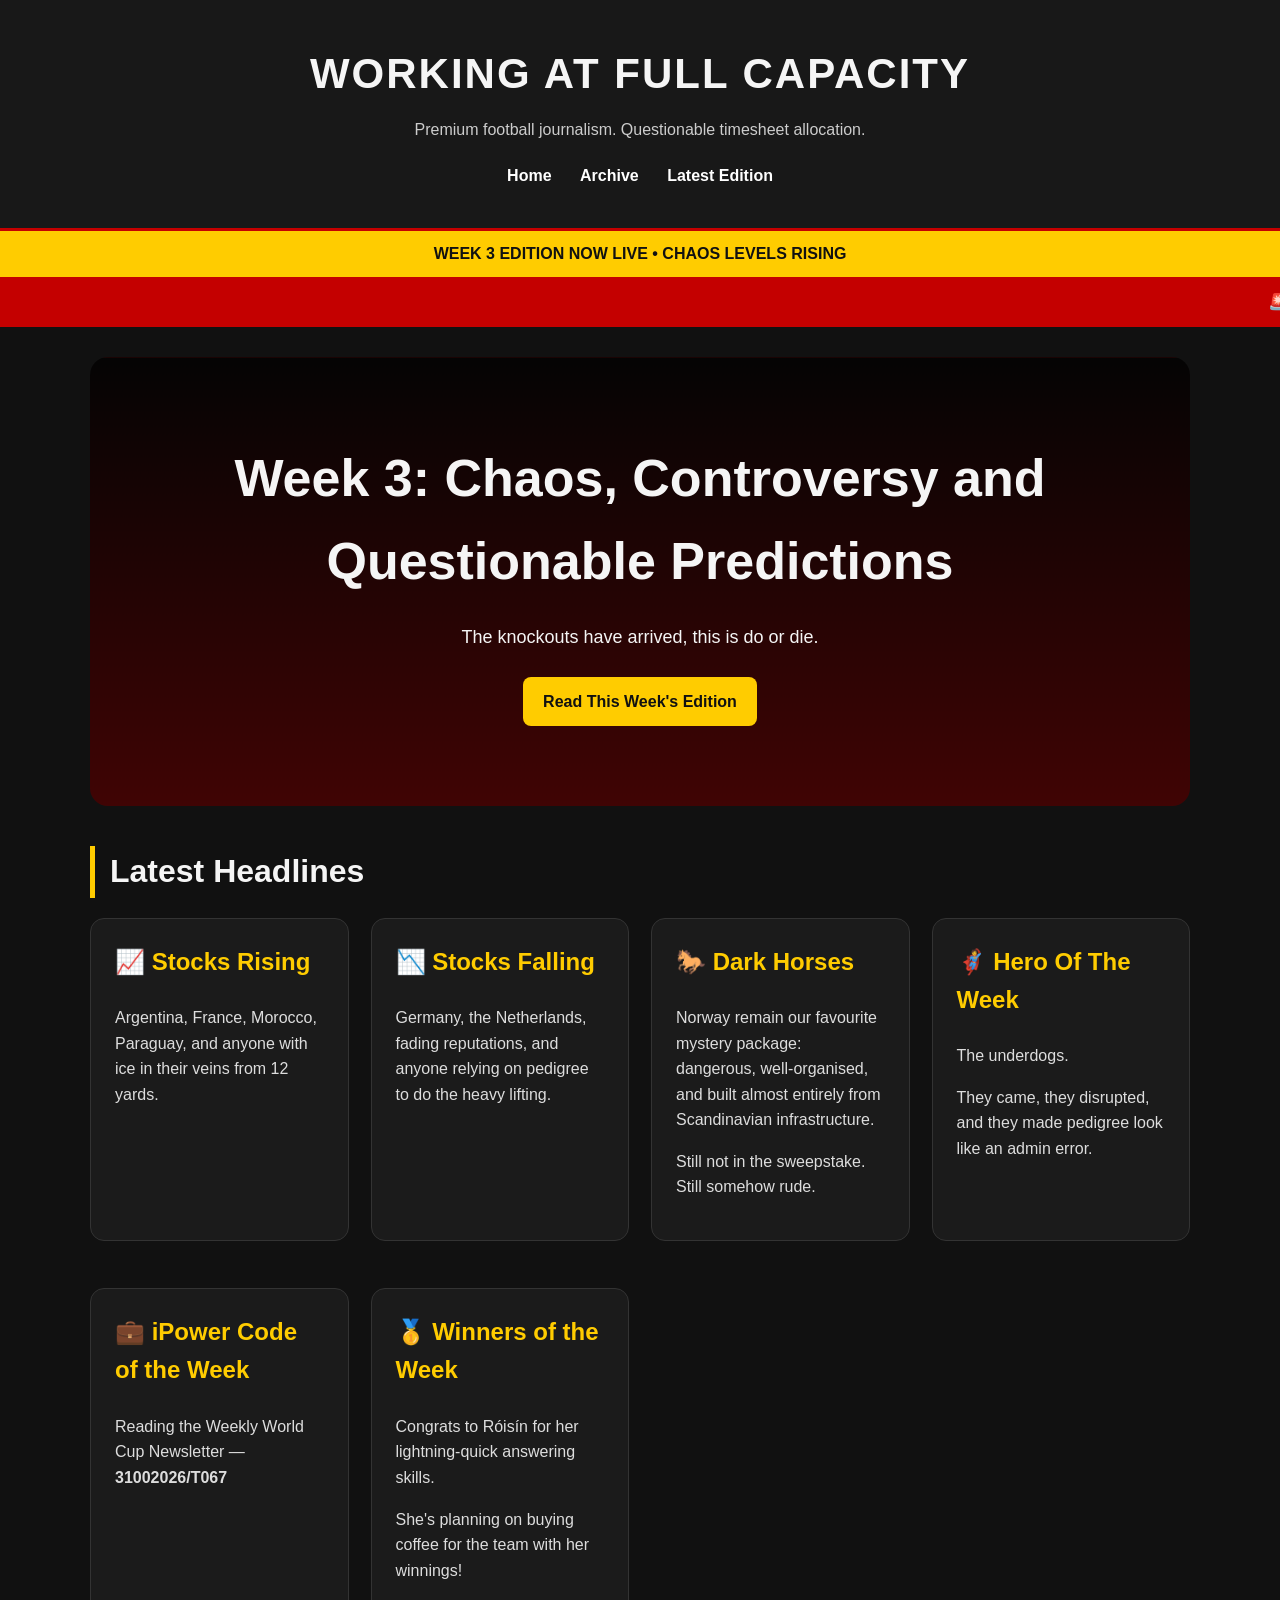
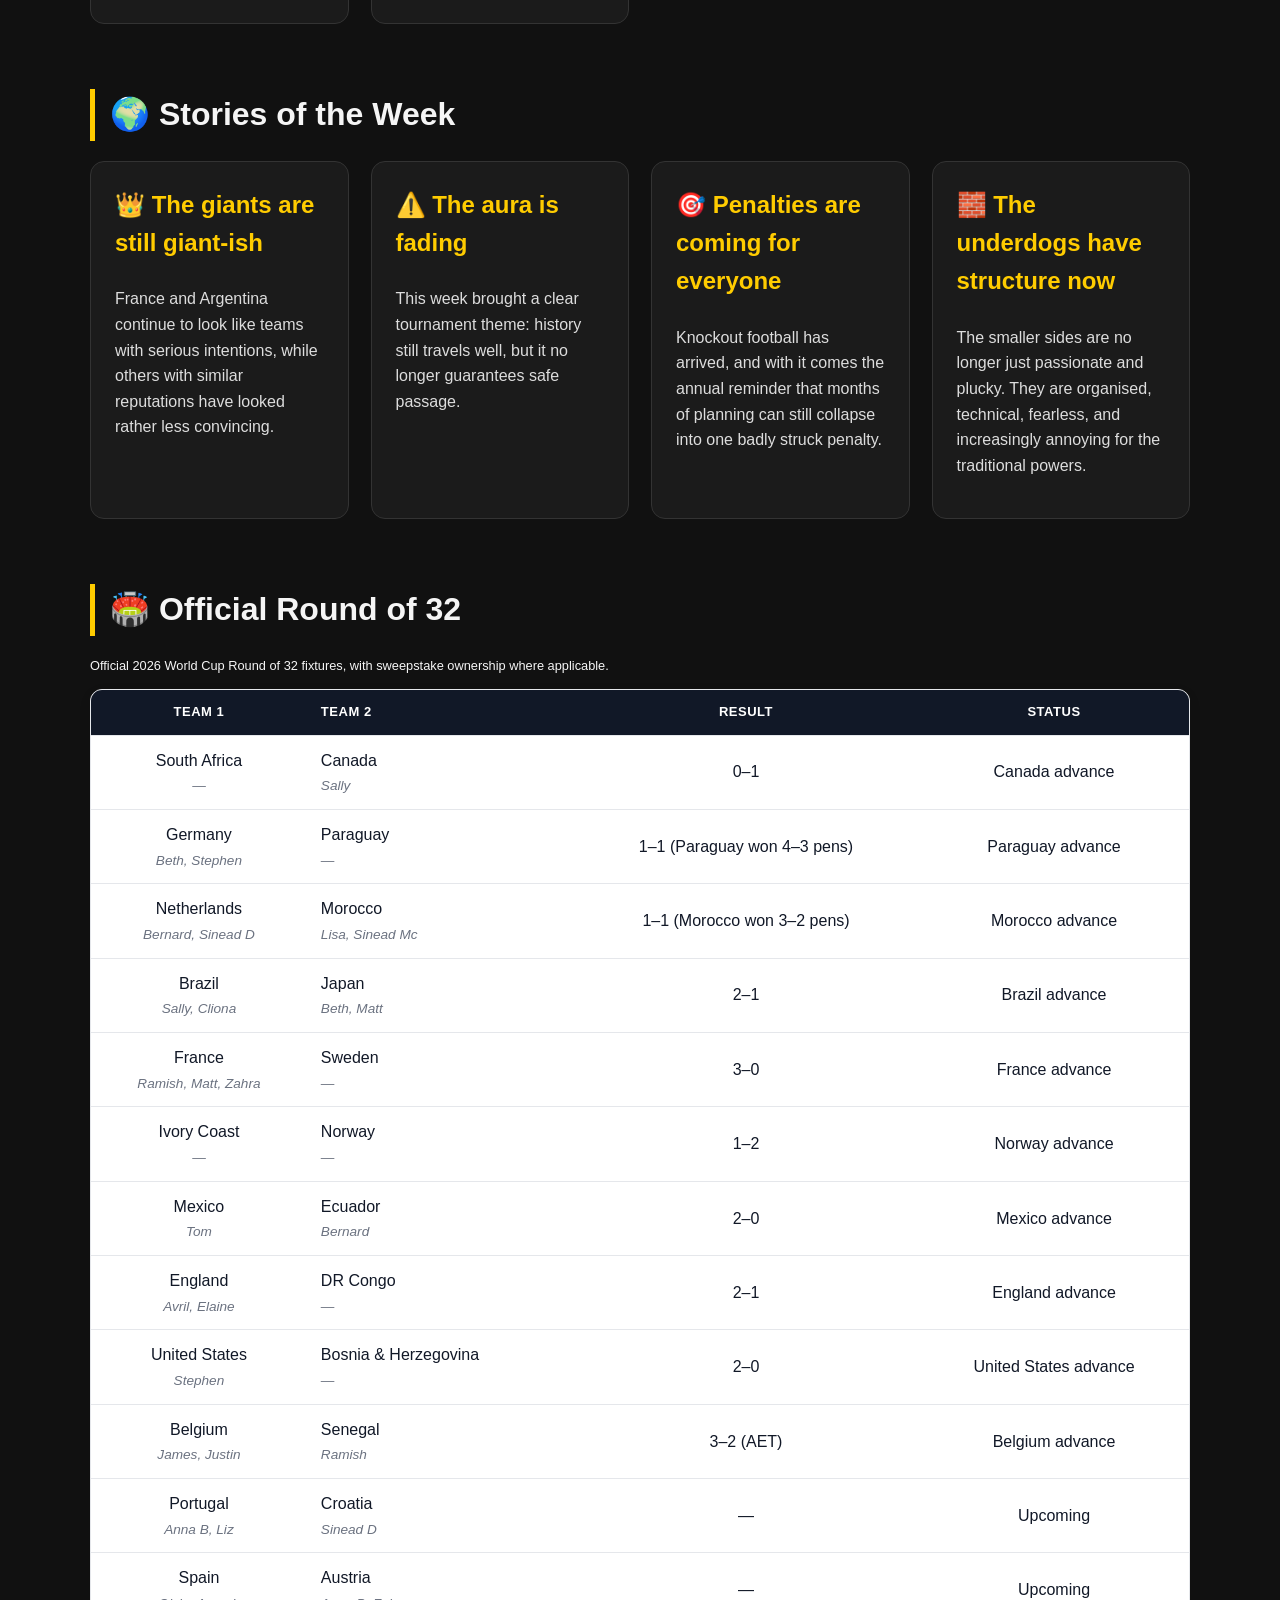
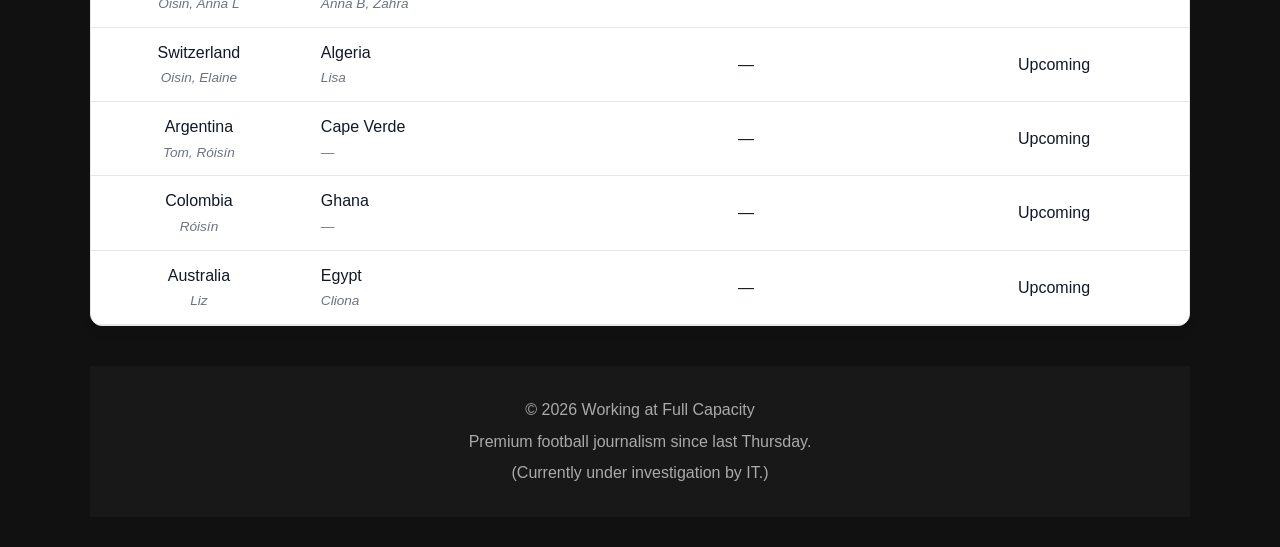
==== index.html @ d37b0ecd "Update index.html" ====
<!DOCTYPE html>
<html lang="en">
<head>
  <meta charset="UTF-8" />
  <meta name="viewport" content="width=device-width, initial-scale=1.0" />
  <title>Working at Full Capacity</title>
  <link rel="stylesheet" href="style.css" />
</head>

  

<body>

  <header class="site-header">
    <h1>Working at Full Capacity</h1>
    <p>Premium football journalism. Questionable timesheet allocation.</p>

    <nav>
      <a href="index.html">Home</a>
      <a href="blog.html">Archive</a>
      <a href="posts/week2.html">Latest Edition</a>
    </nav>
  </header>



<div class="edition-banner">
  WEEK 3 EDITION NOW LIVE • CHAOS LEVELS RISING
</div>

<div class="ticker">
  <span>
    🚨 BREAKING: Giants wobbling • Underdogs thriving • England preparing penalties already • VAR review still somehow ongoing • Productivity levels under serious review
  </span>
</div>

<main class="container">

  <section class="hero">
    <h2>Week 3: Chaos, Controversy and Questionable Predictions</h2>
    <p>
      The knockouts have arrived, this is do or die. 
    </p>

    <a class="button" href="posts/week3.html">Read This Week's Edition</a>
  </section>

  <h2 class="section-title">Latest Headlines</h2>

  <section class="cards">

   <div class="card">
      <h3>📈 Stocks Rising</h3>
      <p>Argentina, France, Morocco, Paraguay, and anyone with ice in their veins from 12 yards.</p>
    </div>

    <div class="card">
      <h3>📉 Stocks Falling</h3>
      <p>Germany, the Netherlands, fading reputations, and anyone relying on pedigree to do the heavy lifting.</p>
    </div>

    <div class="card">
      <h3>🐎 Dark Horses</h3>
      <p>
        Norway remain our favourite mystery package: dangerous, well-organised,
        and built almost entirely from Scandinavian infrastructure.
      </p>
      <p>
        Still not in the sweepstake. Still somehow rude.
      </p>
    </div>

    <div class="card">
      <h3>🦸 Hero Of The Week</h3>
      <p>The underdogs.</p>
      <p>
        They came, they disrupted, and they made pedigree look like an admin error.
      </p>
    </div>

    <div class="card">
      <h3>💼 iPower Code of the Week</h3>
      <p>
        Reading the Weekly World Cup Newsletter —
        <strong>31002026/T067</strong>
      </p>
    </div>

    <div class="card">
      <h3>🥇 Winners of the Week</h3>
      <p>
        Congrats to Róisín for her lightning-quick answering skills.
      </p>
      <p>
        She's planning on buying coffee for the team with her winnings!
      </p>
    </div>

  </section>

  <h2 class="section-title">🌍 Stories of the Week</h2>

  <section class="cards">
    <div class="card">
      <h3>👑 The giants are still giant-ish</h3>
      <p>
        France and Argentina continue to look like teams with serious intentions,
        while others with similar reputations have looked rather less convincing.
      </p>
    </div>

    <div class="card">
      <h3>⚠️ The aura is fading</h3>
      <p>
        This week brought a clear tournament theme: history still travels well,
        but it no longer guarantees safe passage.
      </p>
    </div>

    <div class="card">
      <h3>🎯 Penalties are coming for everyone</h3>
      <p>
        Knockout football has arrived, and with it comes the annual reminder that
        months of planning can still collapse into one badly struck penalty.
      </p>
    </div>
    
    <div class="card">
      <h3>🧱 The underdogs have structure now</h3>
      <p>
        The smaller sides are no longer just passionate and plucky.
        They are organised, technical, fearless, and increasingly annoying for the traditional powers.
      </p>
    </div>
  </section>

<h2 class="section-title">🏟️ Official Round of 32</h2>

<p class="small-text">
  Official 2026 World Cup Round of 32 fixtures, with sweepstake ownership where applicable.
</p>

<div class="table-container">
  <table class="sweepstake-table">
    <thead>
      <tr>
        <th>Team 1</th>
        <th>Team 2</th>
        <th>Result</th>
        <th>Status</th>
      </tr>
    </thead>
    <tbody>
      <tr>
        <td>
          South Africa
          <div class="owner-name">—</div>
        </td>
        <td>
          Canada
          <div class="owner-name">Sally</div>
        </td>
        <td>0–1</td>
        <td>Canada advance</td>
      </tr>
      <tr>
        <td>
          Germany
          <div class="owner-name">Beth, Stephen</div>
        </td>
        <td>
          Paraguay
          <div class="owner-name">—</div>
        </td>
        <td>1–1 (Paraguay won 4–3 pens)</td>
        <td>Paraguay advance</td>
      </tr>
      <tr>
        <td>
          Netherlands
          <div class="owner-name">Bernard, Sinead D</div>
        </td>
        <td>
          Morocco
          <div class="owner-name">Lisa, Sinead Mc</div>
        </td>
        <td>1–1 (Morocco won 3–2 pens)</td>
        <td>Morocco advance</td>
      </tr>
      <tr>
        <td>
          Brazil
          <div class="owner-name">Sally, Cliona</div>
        </td>
        <td>
          Japan
          <div class="owner-name">Beth, Matt</div>
        </td>
        <td>2–1</td>
        <td>Brazil advance</td>
      </tr>
      <tr>
        <td>
          France
          <div class="owner-name">Ramish, Matt, Zahra</div>
        </td>
        <td>
          Sweden
          <div class="owner-name">—</div>
        </td>
        <td>3–0</td>
        <td>France advance</td>
      </tr>
      <tr>
        <td>
          Ivory Coast
          <div class="owner-name">—</div>
        </td>
        <td>
          Norway
          <div class="owner-name">—</div>
        </td>
        <td>1–2</td>
        <td>Norway advance</td>
      </tr>
      <tr>
        <td>
          Mexico
          <div class="owner-name">Tom</div>
        </td>
        <td>
          Ecuador
          <div class="owner-name">Bernard</div>
        </td>
        <td>2–0</td>
        <td>Mexico advance</td>
      </tr>
      <tr>
        <td>
          England
          <div class="owner-name">Avril, Elaine</div>
        </td>
        <td>
          DR Congo
          <div class="owner-name">—</div>
        </td>
        <td>2–1</td>
        <td>England advance</td>
      </tr>
      <tr>
        <td>
          United States
          <div class="owner-name">Stephen</div>
        </td>
        <td>
          Bosnia &amp; Herzegovina
          <div class="owner-name">—</div>
        </td>
        <td>2–0</td>
        <td>United States advance</td>
      </tr>
      <tr>
        <td>
          Belgium
          <div class="owner-name">James, Justin</div>
        </td>
        <td>
          Senegal
          <div class="owner-name">Ramish</div>
        </td>
        <td>3–2 (AET)</td>
        <td>Belgium advance</td>
      </tr>
      <tr>
        <td>
          Portugal
          <div class="owner-name">Anna B, Liz</div>
        </td>
        <td>
          Croatia
          <div class="owner-name">Sinead D</div>
        </td>
        <td>—</td>
        <td>Upcoming</td>
      </tr>
      <tr>
        <td>
          Spain
          <div class="owner-name">Oisin, Anna L</div>
        </td>
        <td>
          Austria
          <div class="owner-name">Anna B, Zahra</div>
        </td>
        <td>—</td>
        <td>Upcoming</td>
      </tr>
      <tr>
        <td>
          Switzerland
          <div class="owner-name">Oisin, Elaine</div>
        </td>
        <td>
          Algeria
          <div class="owner-name">Lisa</div>
        </td>
        <td>—</td>
        <td>Upcoming</td>
      </tr>
      <tr>
        <td>
          Argentina
          <div class="owner-name">Tom, Róisín</div>
        </td>
        <td>
          Cape Verde
          <div class="owner-name">—</div>
        </td>
        <td>—</td>
        <td>Upcoming</td>
      </tr>
      <tr>
        <td>
          Colombia
          <div class="owner-name">Róisín</div>
        </td>
        <td>
          Ghana
          <div class="owner-name">—</div>
        </td>
        <td>—</td>
        <td>Upcoming</td>
      </tr>
      <tr>
        <td>
          Australia
          <div class="owner-name">Liz</div>
        </td>
        <td>
          Egypt
          <div class="owner-name">Cliona</div>
        </td>
        <td>—</td>
        <td>Upcoming</td>
      </tr>
    </tbody>
  </table>
</div>

  <footer>
    <p>© 2026 Working at Full Capacity</p>
    <p>Premium football journalism since last Thursday.</p>
    <p>(Currently under investigation by IT.)</p>
  </footer>

</body>
</html>
---- style.css ----
* {
  box-sizing: border-box;
}

img,
video {
  max-width: 100%;
}

body {
  margin: 0;
  font-family: Arial, Helvetica, sans-serif;
  background: #111111;
  color: #f5f5f5;
  line-height: 1.6;
}

.site-header {
  text-align: center;
  padding: 40px 20px;
  background: #181818;
  border-bottom: 3px solid #c40000;
}

.site-header h1 {
  margin: 0;
  font-size: 42px;
  text-transform: uppercase;
  letter-spacing: 2px;
}

.site-header p {
  color: #cccccc;
  margin-top: 10px;
}

nav {
  margin-top: 20px;
}

nav a {
  color: #ffffff;
  text-decoration: none;
  margin: 0 12px;
  font-weight: bold;
  transition: 0.3s;
}

nav a:hover {
  color: #ffcc00;
}

.edition-banner {
  background: #ffcc00;
  color: #111111;
  text-align: center;
  padding: 10px;
  font-weight: bold;
}

.ticker {
  background: #c40000;
  color: white;
  padding: 12px;
  font-weight: bold;
  overflow: hidden;
  white-space: nowrap;
}

.ticker span {
  display: inline-block;
  padding-left: 100%;
  animation: ticker 18s linear infinite;
}

@keyframes ticker {
  0% {
    transform: translateX(0);
  }

  100% {
    transform: translateX(-100%);
  }
}

.container {
  width: 90%;
  max-width: 1100px;
  margin: 30px auto;
}

.hero {
  background:
    linear-gradient(rgba(0,0,0,0.75), rgba(80,0,0,0.75)),
    url("images/stadium.jpg");

  background-size: cover;
  background-position: center;
  padding: 80px 40px;
  border-radius: 18px;
  margin-bottom: 40px;
  text-align: center;
}

.hero h2 {
  font-size: 52px;
  margin-top: 0;
  margin-bottom: 20px;
}

.hero p {
  max-width: 700px;
  margin: auto;
  font-size: 18px;
}

.button {
  display: inline-block;
  background: #ffcc00;
  color: #111111;
  padding: 12px 20px;
  border-radius: 8px;
  text-decoration: none;
  font-weight: bold;
  margin-top: 25px;
  transition: 0.3s;
}

.button:hover {
  background: #ffffff;
}

.section-title {
  font-size: 32px;
  margin-bottom: 20px;
  border-left: 5px solid #ffcc00;
  padding-left: 15px;
}

.cards {
  display: grid;
  grid-template-columns: repeat(auto-fit, minmax(250px, 1fr));
  gap: 22px;
  margin-bottom: 40px;
}

.card {
  background: #1b1b1b;
  padding: 24px;
  border-radius: 14px;
  border: 1px solid #333333;
  margin-bottom: 25px;
  overflow: hidden;
  transition: 0.3s;
}

.card:hover {
  transform: translateY(-6px);
  border-color: #ffcc00;
  box-shadow: 0 10px 25px rgba(255, 204, 0, 0.15);
}

.feature-card {
  grid-column: span 2;
}

.card h2,
.card h3 {
  margin-top: 0;
  color: #ffcc00;
}

.card h3 {
  font-size: 24px;
}

.card p,
.card li {
  font-size: 16px;
  color: #dddddd;
}

.feature-image {
  width: 100%;
  max-width: 450px;
  height: auto;
  display: block;
  margin: 20px auto;
  border-radius: 12px;
  transition: 0.3s;
}

.feature-image:hover {
  transform: scale(1.02);
}

.feature-video {
  width: 100%;
  max-width: 650px;
  height: auto;
  display: block;
  margin: 20px auto;
  border-radius: 12px;
}

.lingo-item {
  background: #1f2937;
  border-left: 4px solid #facc15;
  border-radius: 10px;
  padding: 16px 18px;
  margin-top: 16px;
}

.lingo-quote {
  margin: 0 0 8px;
  font-weight: 700;
  color: #ffffff;
}

.lingo-translation {
  margin: 0;
  color: #d1d5db;
  font-size: 0.95rem;
}

/* TABLE */

.owner-name {
  font-size: 0.85rem;
  color: #6b7280;
  font-style: italic;
  margin-top: 2px;
}

.table-container {
  width: 100%;
  overflow-x: auto;
  border: 1px solid #e5e7eb;
  border-radius: 12px;
  background: #ffffff;
  box-shadow: 0 4px 14px rgba(0, 0, 0, 0.06);
}

.sweepstake-table {
  width: 100%;
  border-collapse: collapse;
  font-family: Arial, sans-serif;
}

.sweepstake-table th,
.sweepstake-table td {
  padding: 12px 14px;
  text-align: center;
  border-bottom: 1px solid #e5e7eb;
}

.sweepstake-table tbody td {
  color: #111827;
}

.sweepstake-table th:nth-child(2),
.sweepstake-table td:nth-child(2) {
  text-align: left;
}

.sweepstake-table thead th {
  background: #111827;
  color: #ffffff;
  font-weight: 700;
  text-transform: uppercase;
  font-size: 13px;
  letter-spacing: 0.04em;
}

.sweepstake-table tbody tr:hover {
  background: #f9fafb;
}


/* Top 3 */
.top-team {
  background: #dcfce7;
  font-weight: 700;
}

.top-team td {
  color: #166534;
}

/* Bottom 3 */
.bottom-team {
  background: #fef2f2;
}

.bottom-team td {
  color: #991b1b;
}

footer {
  text-align: center;
  padding: 25px;
  background: #181818;
  color: #aaaaaa;
  margin-top: 40px;
}

.small-text {
  font-size: 0.8rem;
}

.large-image {
  width: 100%;
  max-width: 1000px;
  height: auto;
}

footer p {
  margin: 6px 0;
}

@media (max-width: 768px) {
  .site-header h1 {
    font-size: 30px;
  }

  .hero {
    padding: 45px 25px;
  }

  .hero h2 {
    font-size: 34px;
  }

  .container {
    width: 95%;
  }

  .feature-card {
    grid-column: span 1;
  }
}
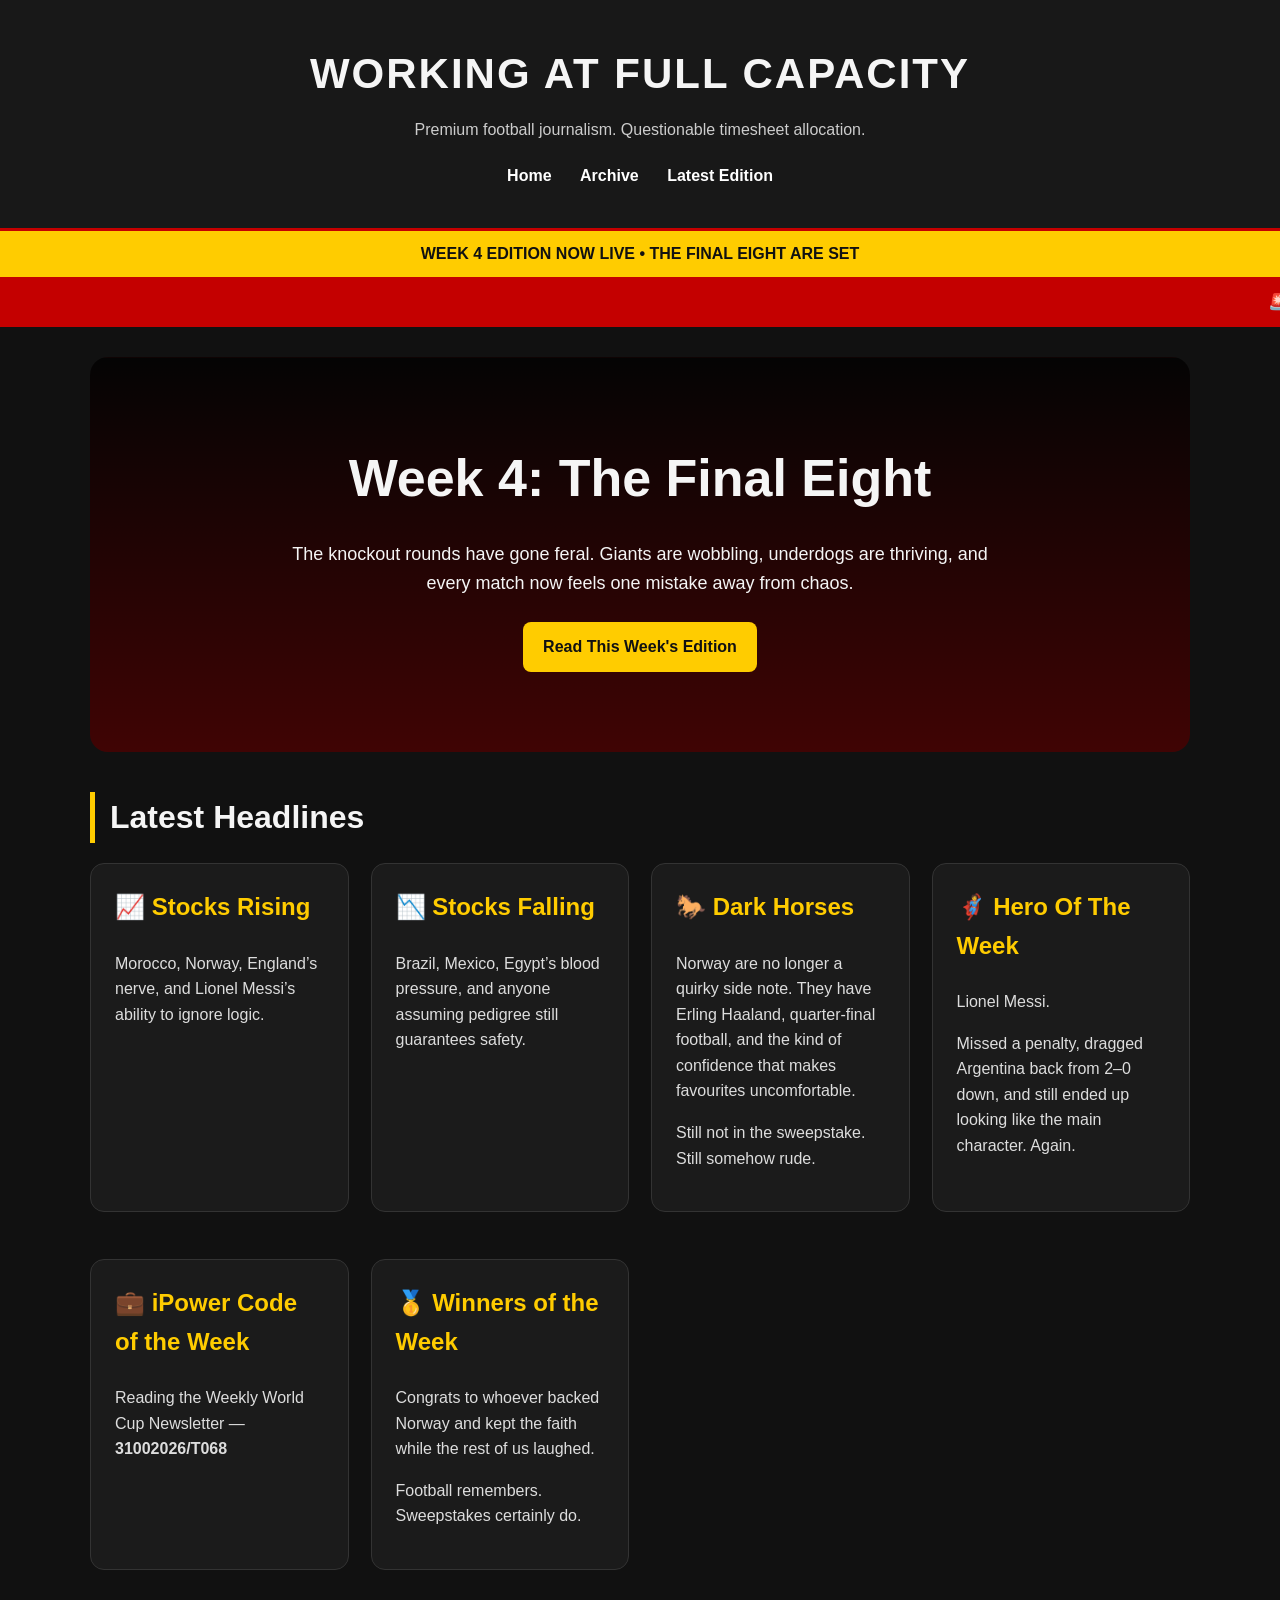
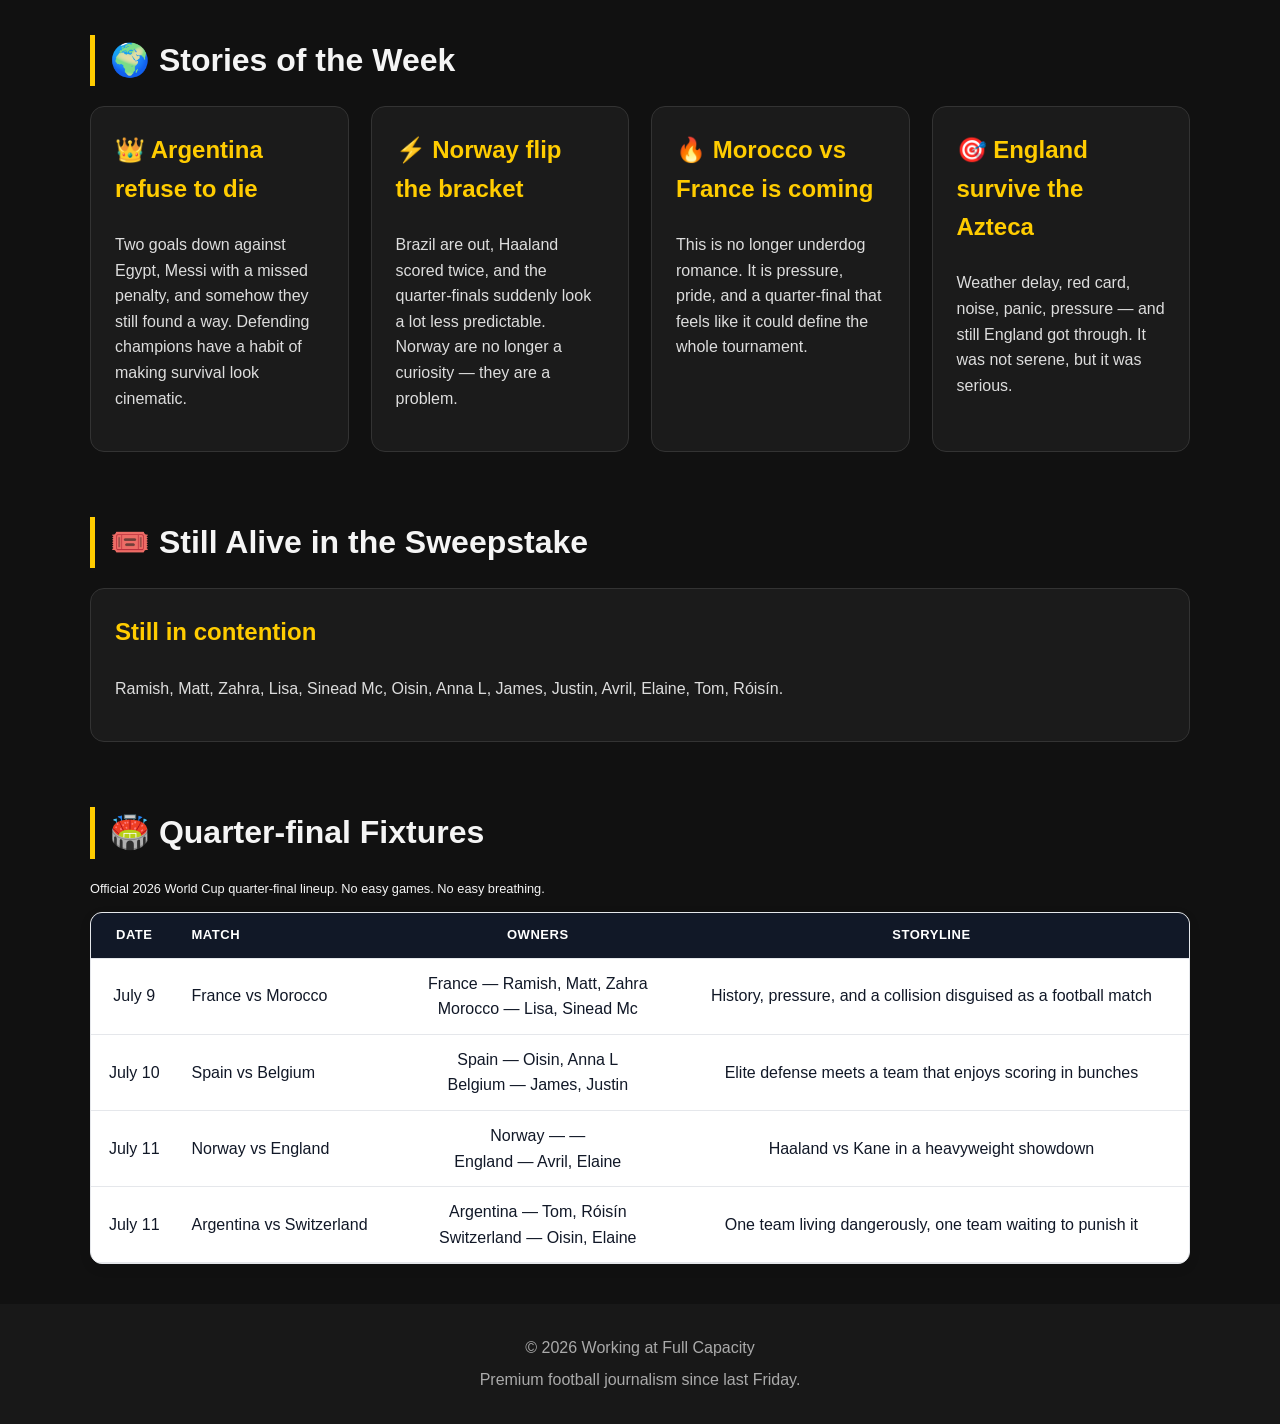
==== commit 2750ced4: "Update index.html" ====
--- a/index.html
+++ b/index.html
@@ -7,8 +7,6 @@
   <link rel="stylesheet" href="style.css" />
 </head>
 
-  
-
 <body>
 
   <header class="site-header">
@@ -18,339 +16,184 @@
     <nav>
       <a href="index.html">Home</a>
       <a href="blog.html">Archive</a>
-      <a href="posts/week2.html">Latest Edition</a>
+      <a href="posts/week4.html">Latest Edition</a>
     </nav>
   </header>
 
-
-
-<div class="edition-banner">
-  WEEK 3 EDITION NOW LIVE • CHAOS LEVELS RISING
-</div>
-
-<div class="ticker">
-  <span>
-    🚨 BREAKING: Giants wobbling • Underdogs thriving • England preparing penalties already • VAR review still somehow ongoing • Productivity levels under serious review
-  </span>
-</div>
-
-<main class="container">
-
-  <section class="hero">
-    <h2>Week 3: Chaos, Controversy and Questionable Predictions</h2>
+  <div class="edition-banner">
+    WEEK 4 EDITION NOW LIVE • THE FINAL EIGHT ARE SET
+  </div>
+
+  <div class="ticker">
+    <span>
+      🚨 BREAKING: Argentina escaped • England survived the Azteca • Norway sent Brazil home • Morocco are done being called a surprise • VAR still somehow the main character • Productivity levels at an all-time low
+    </span>
+  </div>
+
+  <main class="container">
+
+    <section class="hero">
+      <h2>Week 4: The Final Eight</h2>
+      <p>
+        The knockout rounds have gone feral. Giants are wobbling, underdogs are thriving,
+        and every match now feels one mistake away from chaos.
+      </p>
+
+      <a class="button" href="posts/week4.html">Read This Week's Edition</a>
+    </section>
+
+    <h2 class="section-title">Latest Headlines</h2>
+
+    <section class="cards">
+
+      <div class="card">
+        <h3>📈 Stocks Rising</h3>
+        <p>Morocco, Norway, England’s nerve, and Lionel Messi’s ability to ignore logic.</p>
+      </div>
+
+      <div class="card">
+        <h3>📉 Stocks Falling</h3>
+        <p>Brazil, Mexico, Egypt’s blood pressure, and anyone assuming pedigree still guarantees safety.</p>
+      </div>
+
+      <div class="card">
+        <h3>🐎 Dark Horses</h3>
+        <p>
+          Norway are no longer a quirky side note. They have Erling Haaland, quarter-final football,
+          and the kind of confidence that makes favourites uncomfortable.
+        </p>
+        <p>
+          Still not in the sweepstake. Still somehow rude.
+        </p>
+      </div>
+
+      <div class="card">
+        <h3>🦸 Hero Of The Week</h3>
+        <p>Lionel Messi.</p>
+        <p>
+          Missed a penalty, dragged Argentina back from 2–0 down, and still ended up
+          looking like the main character. Again.
+        </p>
+      </div>
+
+      <div class="card">
+        <h3>💼 iPower Code of the Week</h3>
+        <p>
+          Reading the Weekly World Cup Newsletter —
+          <strong>31002026/T068</strong>
+        </p>
+      </div>
+
+      <div class="card">
+        <h3>🥇 Winners of the Week</h3>
+        <p>
+          Congrats to whoever backed Norway and kept the faith while the rest of us laughed.
+        </p>
+        <p>
+          Football remembers. Sweepstakes certainly do.
+        </p>
+      </div>
+
+    </section>
+
+    <h2 class="section-title">🌍 Stories of the Week</h2>
+
+    <section class="cards">
+      <div class="card">
+        <h3>👑 Argentina refuse to die</h3>
+        <p>
+          Two goals down against Egypt, Messi with a missed penalty, and somehow they still found a way.
+          Defending champions have a habit of making survival look cinematic.
+        </p>
+      </div>
+
+      <div class="card">
+        <h3>⚡ Norway flip the bracket</h3>
+        <p>
+          Brazil are out, Haaland scored twice, and the quarter-finals suddenly look a lot less predictable.
+          Norway are no longer a curiosity — they are a problem.
+        </p>
+      </div>
+
+      <div class="card">
+        <h3>🔥 Morocco vs France is coming</h3>
+        <p>
+          This is no longer underdog romance. It is pressure, pride, and a quarter-final that feels
+          like it could define the whole tournament.
+        </p>
+      </div>
+
+      <div class="card">
+        <h3>🎯 England survive the Azteca</h3>
+        <p>
+          Weather delay, red card, noise, panic, pressure — and still England got through.
+          It was not serene, but it was serious.
+        </p>
+      </div>
+    </section>
+
+    <h2 class="section-title">🎟️ Still Alive in the Sweepstake</h2>
+
+<section class="cards">
+  <div class="card">
+    <h3>Still in contention</h3>
     <p>
-      The knockouts have arrived, this is do or die. 
+      Ramish, Matt, Zahra, Lisa, Sinead Mc, Oisin, Anna L, James, Justin,
+      Avril, Elaine, Tom, Róisín.
     </p>
-
-    <a class="button" href="posts/week3.html">Read This Week's Edition</a>
-  </section>
-
-  <h2 class="section-title">Latest Headlines</h2>
-
-  <section class="cards">
-
-   <div class="card">
-      <h3>📈 Stocks Rising</h3>
-      <p>Argentina, France, Morocco, Paraguay, and anyone with ice in their veins from 12 yards.</p>
-    </div>
-
-    <div class="card">
-      <h3>📉 Stocks Falling</h3>
-      <p>Germany, the Netherlands, fading reputations, and anyone relying on pedigree to do the heavy lifting.</p>
-    </div>
-
-    <div class="card">
-      <h3>🐎 Dark Horses</h3>
-      <p>
-        Norway remain our favourite mystery package: dangerous, well-organised,
-        and built almost entirely from Scandinavian infrastructure.
-      </p>
-      <p>
-        Still not in the sweepstake. Still somehow rude.
-      </p>
-    </div>
-
-    <div class="card">
-      <h3>🦸 Hero Of The Week</h3>
-      <p>The underdogs.</p>
-      <p>
-        They came, they disrupted, and they made pedigree look like an admin error.
-      </p>
-    </div>
-
-    <div class="card">
-      <h3>💼 iPower Code of the Week</h3>
-      <p>
-        Reading the Weekly World Cup Newsletter —
-        <strong>31002026/T067</strong>
-      </p>
-    </div>
-
-    <div class="card">
-      <h3>🥇 Winners of the Week</h3>
-      <p>
-        Congrats to Róisín for her lightning-quick answering skills.
-      </p>
-      <p>
-        She's planning on buying coffee for the team with her winnings!
-      </p>
-    </div>
-
-  </section>
-
-  <h2 class="section-title">🌍 Stories of the Week</h2>
-
-  <section class="cards">
-    <div class="card">
-      <h3>👑 The giants are still giant-ish</h3>
-      <p>
-        France and Argentina continue to look like teams with serious intentions,
-        while others with similar reputations have looked rather less convincing.
-      </p>
-    </div>
-
-    <div class="card">
-      <h3>⚠️ The aura is fading</h3>
-      <p>
-        This week brought a clear tournament theme: history still travels well,
-        but it no longer guarantees safe passage.
-      </p>
-    </div>
-
-    <div class="card">
-      <h3>🎯 Penalties are coming for everyone</h3>
-      <p>
-        Knockout football has arrived, and with it comes the annual reminder that
-        months of planning can still collapse into one badly struck penalty.
-      </p>
-    </div>
-    
-    <div class="card">
-      <h3>🧱 The underdogs have structure now</h3>
-      <p>
-        The smaller sides are no longer just passionate and plucky.
-        They are organised, technical, fearless, and increasingly annoying for the traditional powers.
-      </p>
-    </div>
-  </section>
-
-<h2 class="section-title">🏟️ Official Round of 32</h2>
-
-<p class="small-text">
-  Official 2026 World Cup Round of 32 fixtures, with sweepstake ownership where applicable.
-</p>
-
-<div class="table-container">
+  </div>
+</section>
+
+    <h2 class="section-title">🏟️ Quarter-final Fixtures</h2>
+
+    <p class="small-text">
+      Official 2026 World Cup quarter-final lineup. No easy games. No easy breathing.
+    </p>
+
+   <div class="table-container">
   <table class="sweepstake-table">
     <thead>
       <tr>
-        <th>Team 1</th>
-        <th>Team 2</th>
-        <th>Result</th>
-        <th>Status</th>
+        <th>Date</th>
+        <th>Match</th>
+        <th>Owners</th>
+        <th>Storyline</th>
       </tr>
     </thead>
     <tbody>
       <tr>
-        <td>
-          South Africa
-          <div class="owner-name">—</div>
-        </td>
-        <td>
-          Canada
-          <div class="owner-name">Sally</div>
-        </td>
-        <td>0–1</td>
-        <td>Canada advance</td>
-      </tr>
-      <tr>
-        <td>
-          Germany
-          <div class="owner-name">Beth, Stephen</div>
-        </td>
-        <td>
-          Paraguay
-          <div class="owner-name">—</div>
-        </td>
-        <td>1–1 (Paraguay won 4–3 pens)</td>
-        <td>Paraguay advance</td>
-      </tr>
-      <tr>
-        <td>
-          Netherlands
-          <div class="owner-name">Bernard, Sinead D</div>
-        </td>
-        <td>
-          Morocco
-          <div class="owner-name">Lisa, Sinead Mc</div>
-        </td>
-        <td>1–1 (Morocco won 3–2 pens)</td>
-        <td>Morocco advance</td>
-      </tr>
-      <tr>
-        <td>
-          Brazil
-          <div class="owner-name">Sally, Cliona</div>
-        </td>
-        <td>
-          Japan
-          <div class="owner-name">Beth, Matt</div>
-        </td>
-        <td>2–1</td>
-        <td>Brazil advance</td>
-      </tr>
-      <tr>
-        <td>
-          France
-          <div class="owner-name">Ramish, Matt, Zahra</div>
-        </td>
-        <td>
-          Sweden
-          <div class="owner-name">—</div>
-        </td>
-        <td>3–0</td>
-        <td>France advance</td>
-      </tr>
-      <tr>
-        <td>
-          Ivory Coast
-          <div class="owner-name">—</div>
-        </td>
-        <td>
-          Norway
-          <div class="owner-name">—</div>
-        </td>
-        <td>1–2</td>
-        <td>Norway advance</td>
-      </tr>
-      <tr>
-        <td>
-          Mexico
-          <div class="owner-name">Tom</div>
-        </td>
-        <td>
-          Ecuador
-          <div class="owner-name">Bernard</div>
-        </td>
-        <td>2–0</td>
-        <td>Mexico advance</td>
-      </tr>
-      <tr>
-        <td>
-          England
-          <div class="owner-name">Avril, Elaine</div>
-        </td>
-        <td>
-          DR Congo
-          <div class="owner-name">—</div>
-        </td>
-        <td>2–1</td>
-        <td>England advance</td>
-      </tr>
-      <tr>
-        <td>
-          United States
-          <div class="owner-name">Stephen</div>
-        </td>
-        <td>
-          Bosnia &amp; Herzegovina
-          <div class="owner-name">—</div>
-        </td>
-        <td>2–0</td>
-        <td>United States advance</td>
-      </tr>
-      <tr>
-        <td>
-          Belgium
-          <div class="owner-name">James, Justin</div>
-        </td>
-        <td>
-          Senegal
-          <div class="owner-name">Ramish</div>
-        </td>
-        <td>3–2 (AET)</td>
-        <td>Belgium advance</td>
-      </tr>
-      <tr>
-        <td>
-          Portugal
-          <div class="owner-name">Anna B, Liz</div>
-        </td>
-        <td>
-          Croatia
-          <div class="owner-name">Sinead D</div>
-        </td>
-        <td>—</td>
-        <td>Upcoming</td>
-      </tr>
-      <tr>
-        <td>
-          Spain
-          <div class="owner-name">Oisin, Anna L</div>
-        </td>
-        <td>
-          Austria
-          <div class="owner-name">Anna B, Zahra</div>
-        </td>
-        <td>—</td>
-        <td>Upcoming</td>
-      </tr>
-      <tr>
-        <td>
-          Switzerland
-          <div class="owner-name">Oisin, Elaine</div>
-        </td>
-        <td>
-          Algeria
-          <div class="owner-name">Lisa</div>
-        </td>
-        <td>—</td>
-        <td>Upcoming</td>
-      </tr>
-      <tr>
-        <td>
-          Argentina
-          <div class="owner-name">Tom, Róisín</div>
-        </td>
-        <td>
-          Cape Verde
-          <div class="owner-name">—</div>
-        </td>
-        <td>—</td>
-        <td>Upcoming</td>
-      </tr>
-      <tr>
-        <td>
-          Colombia
-          <div class="owner-name">Róisín</div>
-        </td>
-        <td>
-          Ghana
-          <div class="owner-name">—</div>
-        </td>
-        <td>—</td>
-        <td>Upcoming</td>
-      </tr>
-      <tr>
-        <td>
-          Australia
-          <div class="owner-name">Liz</div>
-        </td>
-        <td>
-          Egypt
-          <div class="owner-name">Cliona</div>
-        </td>
-        <td>—</td>
-        <td>Upcoming</td>
+        <td>July 9</td>
+        <td>France vs Morocco</td>
+        <td>France — Ramish, Matt, Zahra<br>Morocco — Lisa, Sinead Mc</td>
+        <td>History, pressure, and a collision disguised as a football match</td>
+      </tr>
+      <tr>
+        <td>July 10</td>
+        <td>Spain vs Belgium</td>
+        <td>Spain — Oisin, Anna L<br>Belgium — James, Justin</td>
+        <td>Elite defense meets a team that enjoys scoring in bunches</td>
+      </tr>
+      <tr>
+        <td>July 11</td>
+        <td>Norway vs England</td>
+        <td>Norway — —<br>England — Avril, Elaine</td>
+        <td>Haaland vs Kane in a heavyweight showdown</td>
+      </tr>
+      <tr>
+        <td>July 11</td>
+        <td>Argentina vs Switzerland</td>
+        <td>Argentina — Tom, Róisín<br>Switzerland — Oisin, Elaine</td>
+        <td>One team living dangerously, one team waiting to punish it</td>
       </tr>
     </tbody>
   </table>
 </div>
+    
+  </main>
 
   <footer>
     <p>© 2026 Working at Full Capacity</p>
-    <p>Premium football journalism since last Thursday.</p>
-    <p>(Currently under investigation by IT.)</p>
+    <p>Premium football journalism since last Friday.</p>
   </footer>
 
 </body>
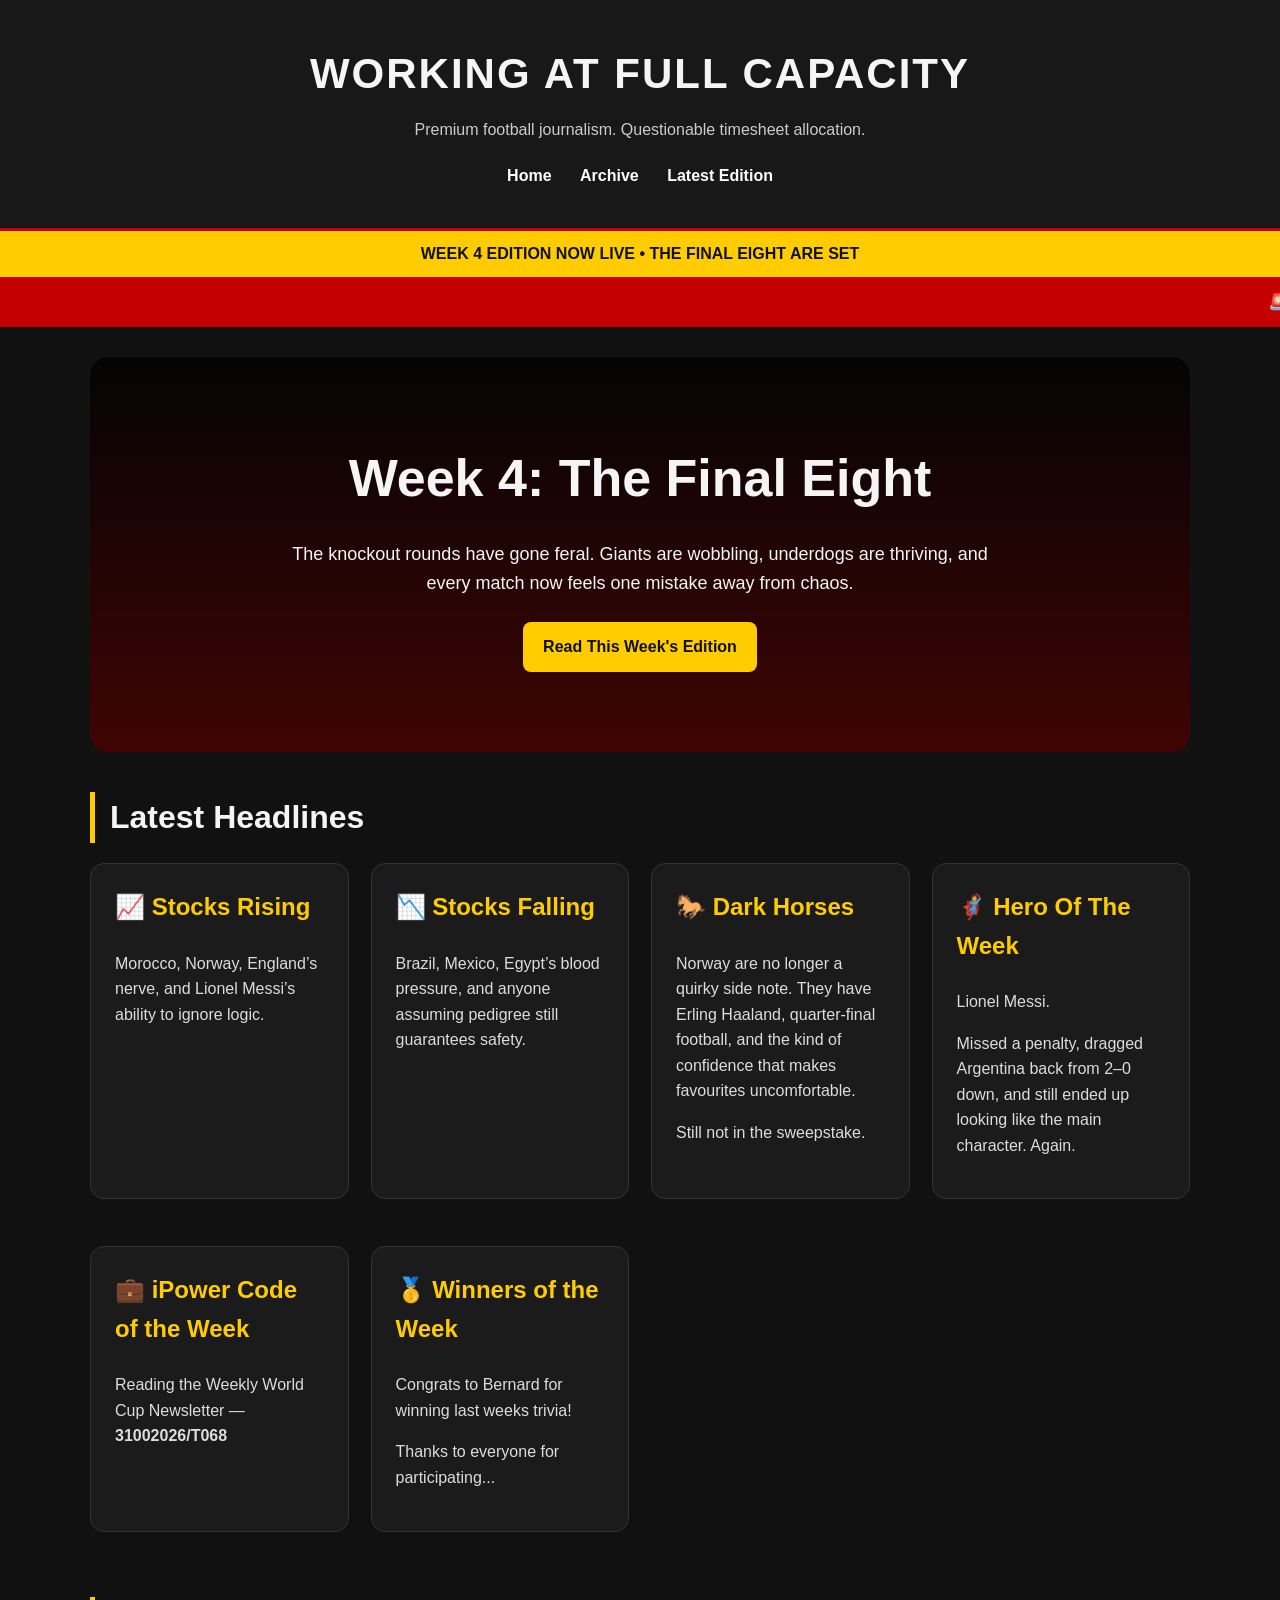
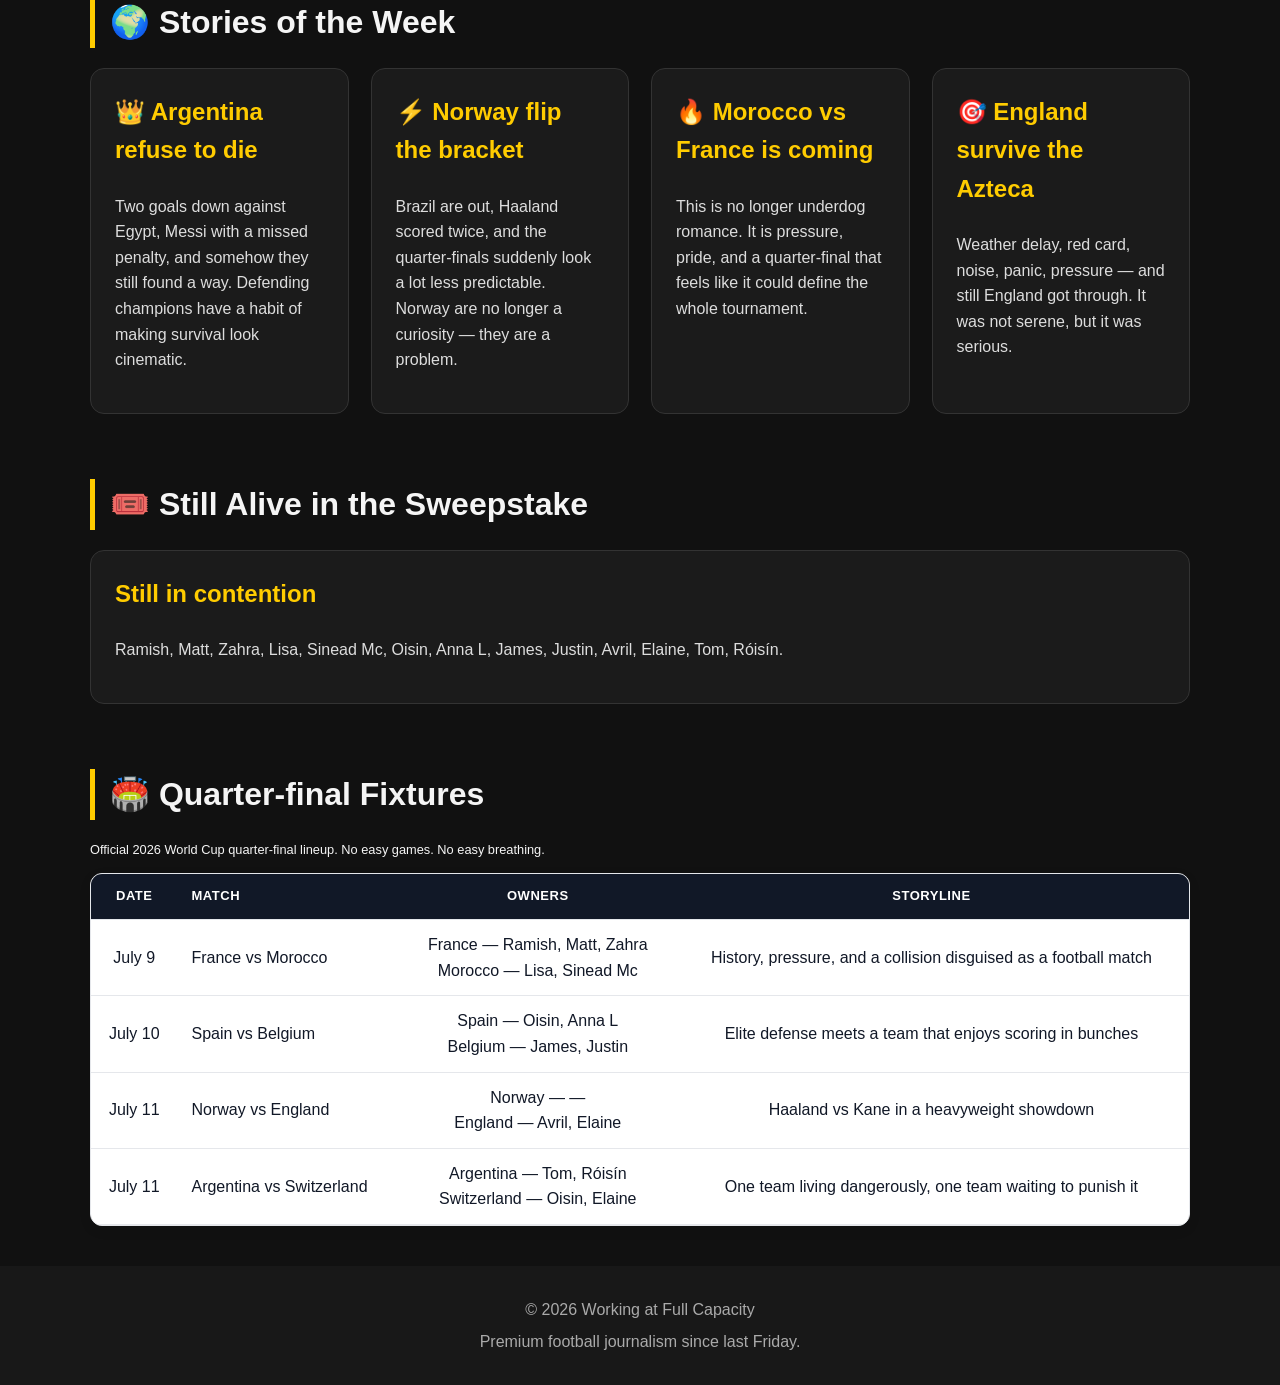
==== commit 386c91bf: "Update index.html" ====
--- a/index.html
+++ b/index.html
@@ -63,7 +63,7 @@
           and the kind of confidence that makes favourites uncomfortable.
         </p>
         <p>
-          Still not in the sweepstake. Still somehow rude.
+          Still not in the sweepstake.
         </p>
       </div>
 
@@ -87,10 +87,10 @@
       <div class="card">
         <h3>🥇 Winners of the Week</h3>
         <p>
-          Congrats to whoever backed Norway and kept the faith while the rest of us laughed.
-        </p>
-        <p>
-          Football remembers. Sweepstakes certainly do.
+          Congrats to Bernard for winning last weeks trivia!
+        </p>
+        <p>
+          Thanks to everyone for participating...
         </p>
       </div>
 
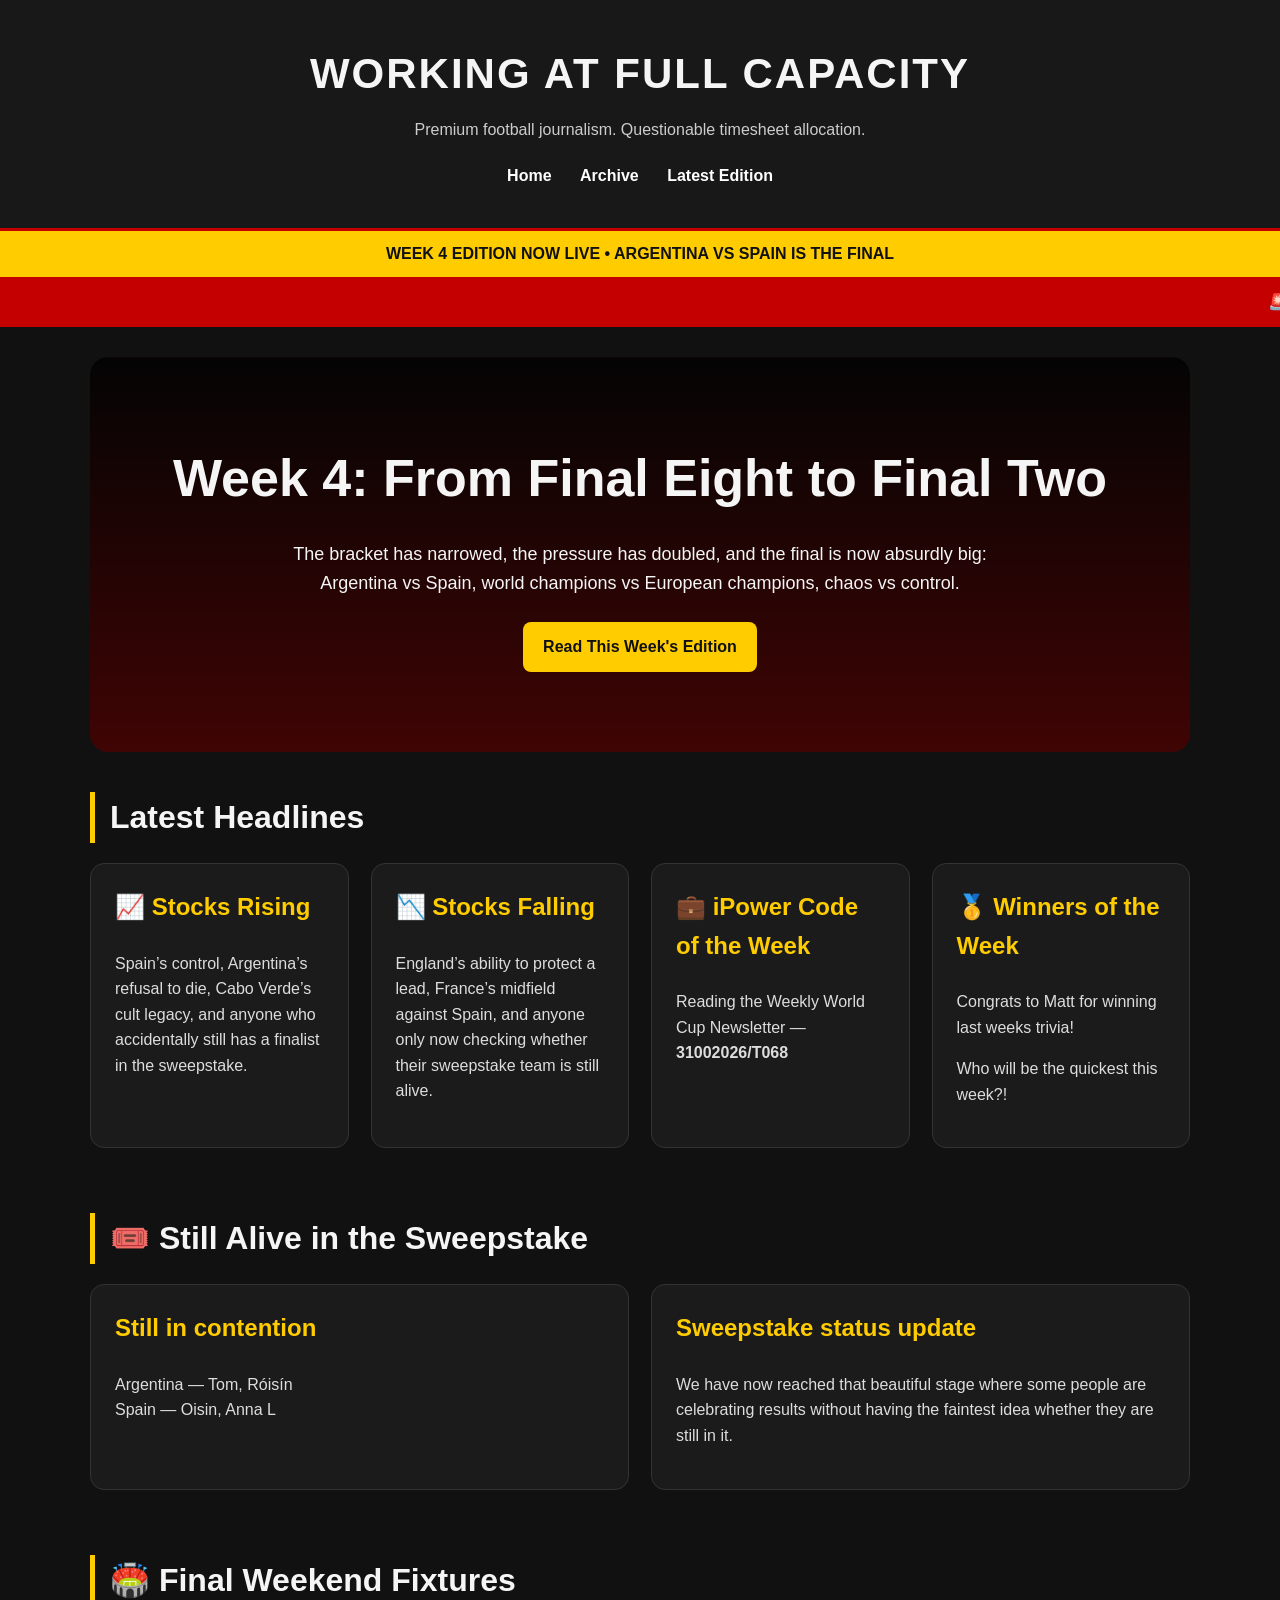
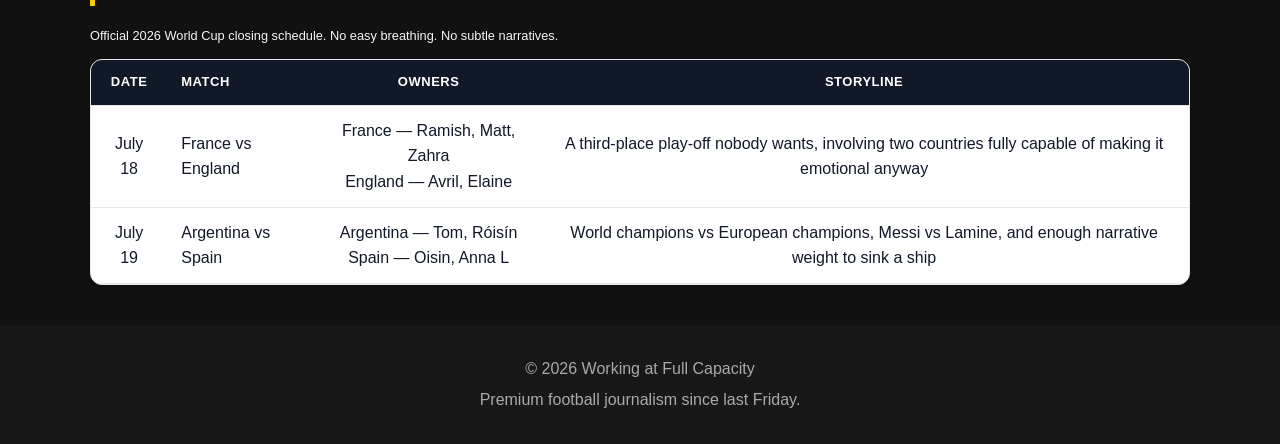
==== commit 095fe1f6: "Update index.html" ====
--- a/index.html
+++ b/index.html
@@ -21,22 +21,22 @@
   </header>
 
   <div class="edition-banner">
-    WEEK 4 EDITION NOW LIVE • THE FINAL EIGHT ARE SET
+    WEEK 4 EDITION NOW LIVE • ARGENTINA VS SPAIN IS THE FINAL
   </div>
 
   <div class="ticker">
     <span>
-      🚨 BREAKING: Argentina escaped • England survived the Azteca • Norway sent Brazil home • Morocco are done being called a surprise • VAR still somehow the main character • Productivity levels at an all-time low
+      🚨 BREAKING: Argentina broke England late • Spain swatted France aside • Lamine posted and delivered • Cabo Verde’s legacy grows stronger by the day • FIFA have added a half-time show because America never travels light • Productivity levels remain in open revolt
     </span>
   </div>
 
   <main class="container">
 
     <section class="hero">
-      <h2>Week 4: The Final Eight</h2>
+      <h2>Week 4: From Final Eight to Final Two</h2>
       <p>
-        The knockout rounds have gone feral. Giants are wobbling, underdogs are thriving,
-        and every match now feels one mistake away from chaos.
+        The bracket has narrowed, the pressure has doubled, and the final is now absurdly big:
+        Argentina vs Spain, world champions vs European champions, chaos vs control.
       </p>
 
       <a class="button" href="posts/week4.html">Read This Week's Edition</a>
@@ -48,32 +48,12 @@
 
       <div class="card">
         <h3>📈 Stocks Rising</h3>
-        <p>Morocco, Norway, England’s nerve, and Lionel Messi’s ability to ignore logic.</p>
+        <p>Spain’s control, Argentina’s refusal to die, Cabo Verde’s cult legacy, and anyone who accidentally still has a finalist in the sweepstake.</p>
       </div>
 
       <div class="card">
         <h3>📉 Stocks Falling</h3>
-        <p>Brazil, Mexico, Egypt’s blood pressure, and anyone assuming pedigree still guarantees safety.</p>
-      </div>
-
-      <div class="card">
-        <h3>🐎 Dark Horses</h3>
-        <p>
-          Norway are no longer a quirky side note. They have Erling Haaland, quarter-final football,
-          and the kind of confidence that makes favourites uncomfortable.
-        </p>
-        <p>
-          Still not in the sweepstake.
-        </p>
-      </div>
-
-      <div class="card">
-        <h3>🦸 Hero Of The Week</h3>
-        <p>Lionel Messi.</p>
-        <p>
-          Missed a penalty, dragged Argentina back from 2–0 down, and still ended up
-          looking like the main character. Again.
-        </p>
+        <p>England’s ability to protect a lead, France’s midfield against Spain, and anyone only now checking whether their sweepstake team is still alive.</p>
       </div>
 
       <div class="card">
@@ -87,108 +67,69 @@
       <div class="card">
         <h3>🥇 Winners of the Week</h3>
         <p>
-          Congrats to Bernard for winning last weeks trivia!
+          Congrats to Matt for winning last weeks trivia!
         </p>
         <p>
-          Thanks to everyone for participating...
+          Who will be the quickest this week?!
         </p>
       </div>
 
     </section>
 
-    <h2 class="section-title">🌍 Stories of the Week</h2>
+
+    <h2 class="section-title">🎟️ Still Alive in the Sweepstake</h2>
 
     <section class="cards">
       <div class="card">
-        <h3>👑 Argentina refuse to die</h3>
+        <h3>Still in contention</h3>
         <p>
-          Two goals down against Egypt, Messi with a missed penalty, and somehow they still found a way.
-          Defending champions have a habit of making survival look cinematic.
+          Argentina — Tom, Róisín<br>
+          Spain — Oisin, Anna L<br>
         </p>
       </div>
 
       <div class="card">
-        <h3>⚡ Norway flip the bracket</h3>
+        <h3>Sweepstake status update</h3>
         <p>
-          Brazil are out, Haaland scored twice, and the quarter-finals suddenly look a lot less predictable.
-          Norway are no longer a curiosity — they are a problem.
-        </p>
-      </div>
-
-      <div class="card">
-        <h3>🔥 Morocco vs France is coming</h3>
-        <p>
-          This is no longer underdog romance. It is pressure, pride, and a quarter-final that feels
-          like it could define the whole tournament.
-        </p>
-      </div>
-
-      <div class="card">
-        <h3>🎯 England survive the Azteca</h3>
-        <p>
-          Weather delay, red card, noise, panic, pressure — and still England got through.
-          It was not serene, but it was serious.
+          We have now reached that beautiful stage where some people are celebrating results
+          without having the faintest idea whether they are still in it.
         </p>
       </div>
     </section>
 
-    <h2 class="section-title">🎟️ Still Alive in the Sweepstake</h2>
-
-<section class="cards">
-  <div class="card">
-    <h3>Still in contention</h3>
-    <p>
-      Ramish, Matt, Zahra, Lisa, Sinead Mc, Oisin, Anna L, James, Justin,
-      Avril, Elaine, Tom, Róisín.
-    </p>
-  </div>
-</section>
-
-    <h2 class="section-title">🏟️ Quarter-final Fixtures</h2>
+    <h2 class="section-title">🏟️ Final Weekend Fixtures</h2>
 
     <p class="small-text">
-      Official 2026 World Cup quarter-final lineup. No easy games. No easy breathing.
+      Official 2026 World Cup closing schedule. No easy breathing. No subtle narratives.
     </p>
 
-   <div class="table-container">
-  <table class="sweepstake-table">
-    <thead>
-      <tr>
-        <th>Date</th>
-        <th>Match</th>
-        <th>Owners</th>
-        <th>Storyline</th>
-      </tr>
-    </thead>
-    <tbody>
-      <tr>
-        <td>July 9</td>
-        <td>France vs Morocco</td>
-        <td>France — Ramish, Matt, Zahra<br>Morocco — Lisa, Sinead Mc</td>
-        <td>History, pressure, and a collision disguised as a football match</td>
-      </tr>
-      <tr>
-        <td>July 10</td>
-        <td>Spain vs Belgium</td>
-        <td>Spain — Oisin, Anna L<br>Belgium — James, Justin</td>
-        <td>Elite defense meets a team that enjoys scoring in bunches</td>
-      </tr>
-      <tr>
-        <td>July 11</td>
-        <td>Norway vs England</td>
-        <td>Norway — —<br>England — Avril, Elaine</td>
-        <td>Haaland vs Kane in a heavyweight showdown</td>
-      </tr>
-      <tr>
-        <td>July 11</td>
-        <td>Argentina vs Switzerland</td>
-        <td>Argentina — Tom, Róisín<br>Switzerland — Oisin, Elaine</td>
-        <td>One team living dangerously, one team waiting to punish it</td>
-      </tr>
-    </tbody>
-  </table>
-</div>
-    
+    <div class="table-container">
+      <table class="sweepstake-table">
+        <thead>
+          <tr>
+            <th>Date</th>
+            <th>Match</th>
+            <th>Owners</th>
+            <th>Storyline</th>
+          </tr>
+        </thead>
+        <tbody>
+          <tr>
+            <td>July 18</td>
+            <td>France vs England</td>
+            <td>France — Ramish, Matt, Zahra<br>England — Avril, Elaine</td>
+            <td>A third-place play-off nobody wants, involving two countries fully capable of making it emotional anyway</td>
+          </tr>
+          <tr>
+            <td>July 19</td>
+            <td>Argentina vs Spain</td>
+            <td>Argentina — Tom, Róisín<br>Spain — Oisin, Anna L</td>
+            <td>World champions vs European champions, Messi vs Lamine, and enough narrative weight to sink a ship</td>
+          </tr>
+        </tbody>
+      </table>
+    </div>
+
   </main>
 
   <footer>
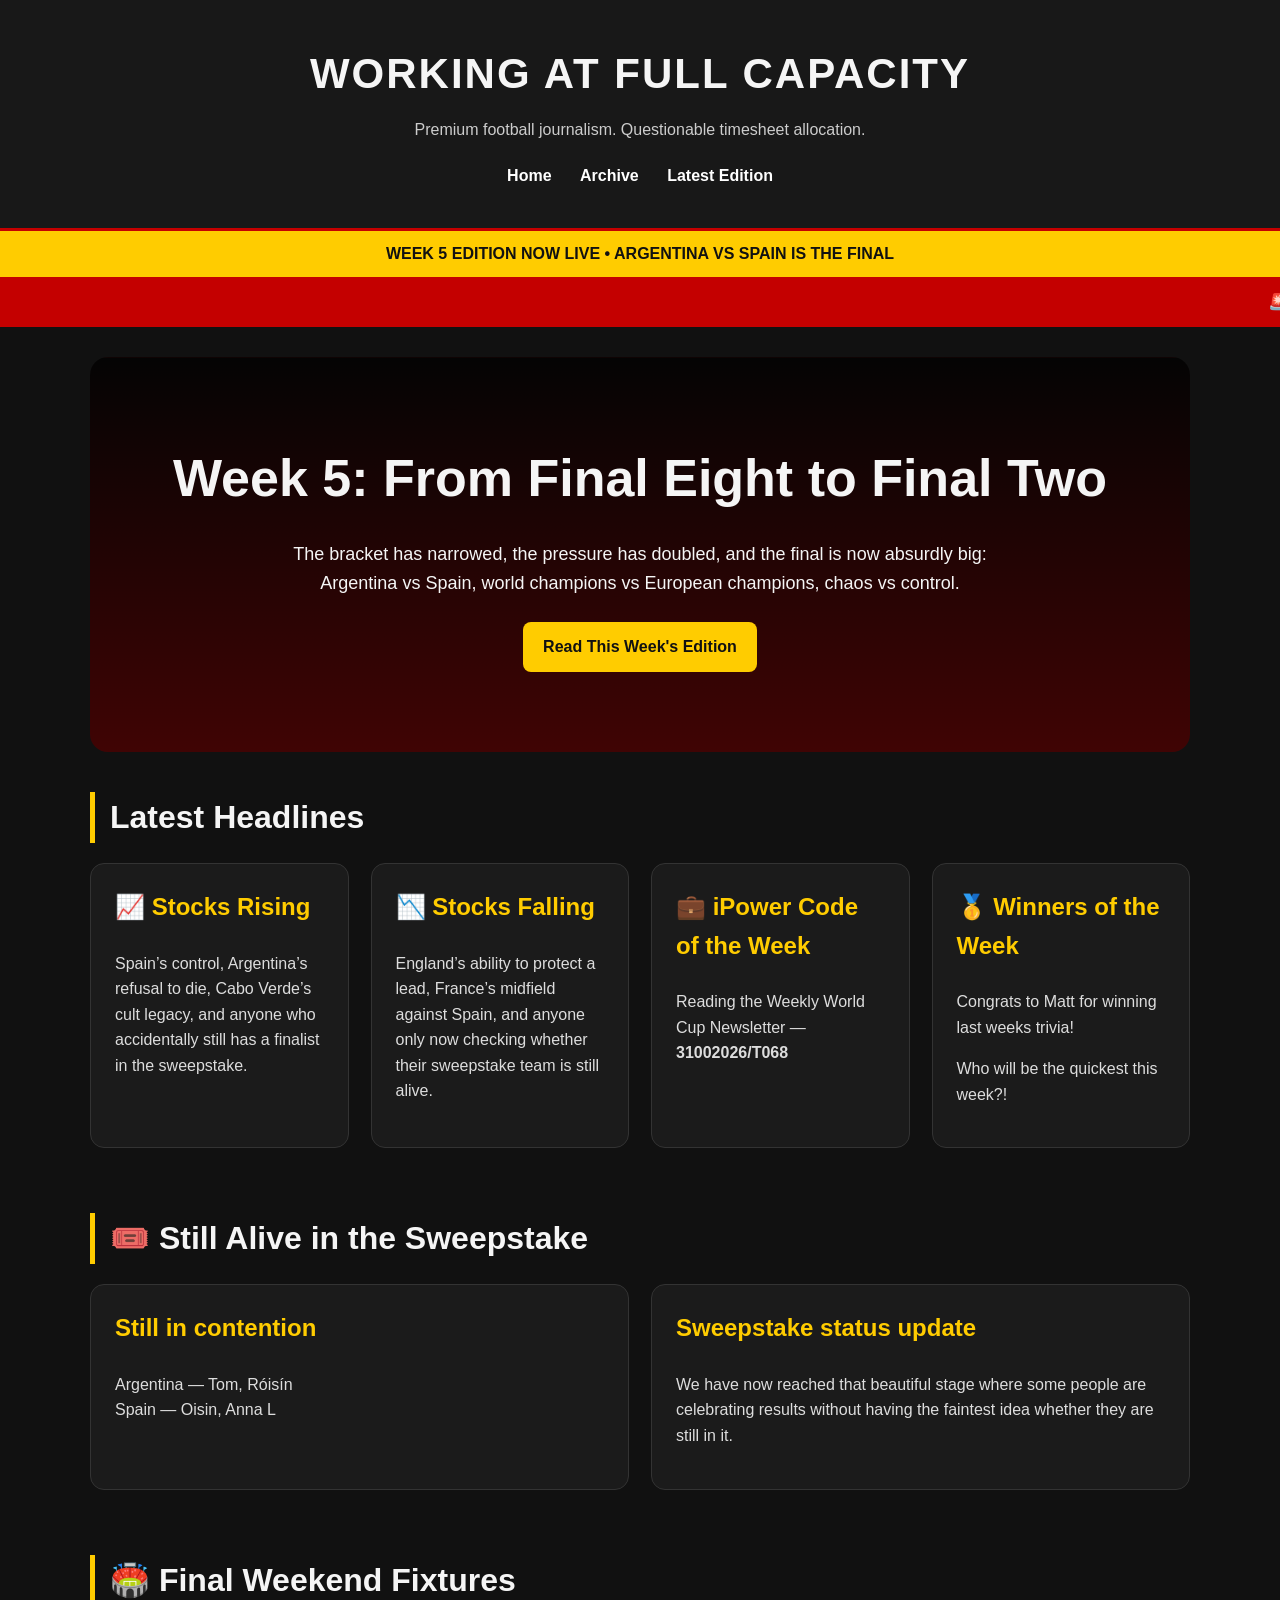
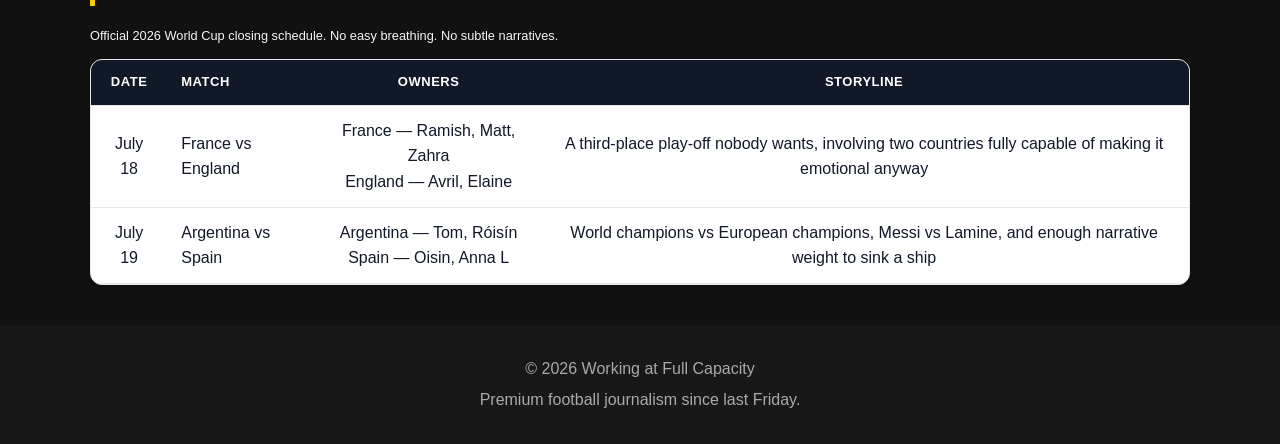
==== commit 9701937e: "Update index.html" ====
--- a/index.html
+++ b/index.html
@@ -16,12 +16,12 @@
     <nav>
       <a href="index.html">Home</a>
       <a href="blog.html">Archive</a>
-      <a href="posts/week4.html">Latest Edition</a>
+      <a href="posts/week5.html">Latest Edition</a>
     </nav>
   </header>
 
   <div class="edition-banner">
-    WEEK 4 EDITION NOW LIVE • ARGENTINA VS SPAIN IS THE FINAL
+    WEEK 5 EDITION NOW LIVE • ARGENTINA VS SPAIN IS THE FINAL
   </div>
 
   <div class="ticker">
@@ -33,7 +33,7 @@
   <main class="container">
 
     <section class="hero">
-      <h2>Week 4: From Final Eight to Final Two</h2>
+      <h2>Week 5: From Final Eight to Final Two</h2>
       <p>
         The bracket has narrowed, the pressure has doubled, and the final is now absurdly big:
         Argentina vs Spain, world champions vs European champions, chaos vs control.
